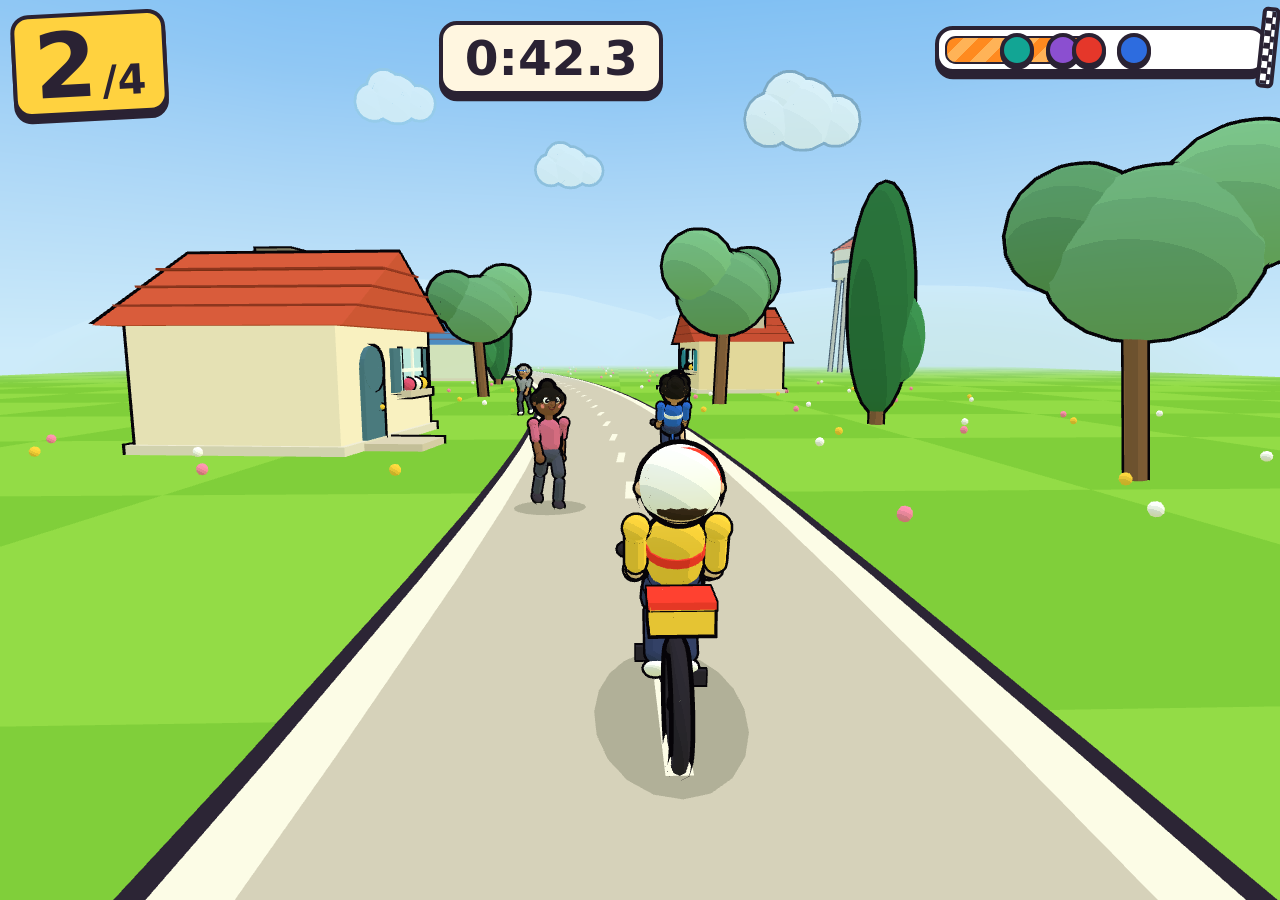
==== preview.html @ 8842a3cb "Add v2 cartoon design guide and preview scene Co-Authored-By: Claude Opus 5.5 <noreply@anthropic.com" ====
<!doctype html>
<html lang="en">
<head>
<meta charset="utf-8">
<meta name="viewport" content="width=device-width, initial-scale=1, viewport-fit=cover">
<title>Kibbutz Bike Race - v2 look preview</title>
<script type="importmap">{"imports":{"three":"./vendor/three.module.min.js"}}</script>
<style>
:root { --cream:#FFF6E0; --ink:#2A2233; --accent:#FF8A1F; --sun:#FFD23F; --oops:#E5372A; --blue:#2D6CDF; --purple:#8B4FD0; --teal:#12A594;
  --pad: max(12px, env(safe-area-inset-top)) max(12px, env(safe-area-inset-right)) max(12px, env(safe-area-inset-bottom)) max(12px, env(safe-area-inset-left));
  font: 900 clamp(14px,3.2vh,22px)/1.2 "Arial Rounded MT Bold", ui-rounded, "SF Pro Rounded", "Trebuchet MS", system-ui, sans-serif; color: var(--ink); }
* { box-sizing:border-box; margin:0; }
html,body { height:100%; overflow:hidden; background:#CDEBFA; }
#game { position:fixed; inset:0; width:100%; height:100%; display:block; }
#hud { position:fixed; inset:0; padding:var(--pad); display:flex; justify-content:space-between; align-items:flex-start; pointer-events:none; }
/* sticker look: thick ink border, hard offset shadow, slight tilt */
.pill { background:var(--cream); border:.55vh solid var(--ink); border-radius:2vh; box-shadow:0 .7vh 0 var(--ink); padding:0 1.6vh; }
#pos { display:flex; align-items:baseline; gap:.3em; background:var(--sun); transform:rotate(-3deg); padding:.4vh 2vh .2vh; }
#pos b { font-size:10vh; line-height:1; letter-spacing:-.02em; }
#pos span { font-size:4.6vh; }
#pos small { font-size:3vh; }
#timer { font-size:5.4vh; font-variant-numeric:tabular-nums; margin-top:1vh; padding:.4vh 2.4vh; }
#bar { position:relative; width:26vw; height:5.2vh; margin-top:1.6vh; padding:0; background:#fff; overflow:visible; }
#bar .fill { position:absolute; left:.6vh; top:.6vh; bottom:.6vh; width:46%; border-radius:1.2vh; background:repeating-linear-gradient(-45deg,var(--accent) 0 1.2vh,#FFB357 0 2.4vh); border:.3vh solid var(--ink); }
#bar i { position:absolute; top:50%; width:3.8vh; height:3.8vh; margin:-1.9vh 0 0 -1.9vh; border-radius:50%; border:.45vh solid var(--ink); box-shadow:0 .3vh 0 var(--ink); }
#bar .flag { position:absolute; right:-1.4vh; top:-2.6vh; width:2vh; height:9vh; border:.45vh solid var(--ink); border-radius:.6vh;
  background:repeating-conic-gradient(var(--ink) 0 25%,#fff 0 50%) 0 0/1.4vh 1.4vh; transform:rotate(6deg); }
#d0 { left:46%; background:var(--oops); box-shadow:inset 0 -1.2vh var(--sun), 0 .3vh 0 var(--ink); z-index:2; width:4.6vh; height:4.6vh; margin:-2.3vh 0 0 -2.3vh; }
#d1 { left:60%; background:var(--blue); } #d2 { left:38%; background:var(--purple); } #d3 { left:24%; background:var(--teal); }
.right { display:flex; flex-direction:column; align-items:flex-end; }
</style>
</head>
<body>
<canvas id="game"></canvas>
<div id="hud">
  <div id="pos" class="pill"><b>2</b><span>/4</span></div>
  <div class="pill" id="timer">0:42.3</div>
  <div class="right"><div class="pill" id="bar"><div class="fill"></div><i id="d3"></i><i id="d2"></i><i id="d1"></i><i id="d0"></i><span class="flag"></span></div></div>
</div>
<script type="module">
import * as THREE from 'three';

/* ---------- look kit: toon material + inverted-hull outline ---------- */
const INK = new THREE.Color(0x2A2233), FOG = new THREE.Color(0xCDEBFA), FOG_NEAR = 45, FOG_FAR = 150;
const grad = new THREE.DataTexture(new Uint8Array([95, 160, 220, 255]), 4, 1, THREE.RedFormat);
grad.minFilter = grad.magFilter = THREE.NearestFilter; grad.needsUpdate = true;
const toonCache = new Map();
const toon = c => { let m = toonCache.get(c); if (!m) toonCache.set(c, m = new THREE.MeshToonMaterial({ color: c, gradientMap: grad })); return m; };

const outlineMat = k => new THREE.ShaderMaterial({
  side: THREE.BackSide,
  uniforms: { uInk: { value: INK }, uFog: { value: FOG }, uK: { value: k } },
  vertexShader: `attribute vec3 onormal; uniform vec2 uK; varying float vF;
    void main(){ vec4 mv = modelViewMatrix * vec4(position,1.0); float d = -mv.z;
      mv.xyz += normalize(normalMatrix * onormal) * (uK.x + uK.y * d);
      vF = smoothstep(${FOG_NEAR.toFixed(1)}, ${FOG_FAR.toFixed(1)}, d); gl_Position = projectionMatrix * mv; }`,
  fragmentShader: `uniform vec3 uInk; uniform vec3 uFog; varying float vF;
    void main(){ gl_FragColor = vec4(mix(uInk, uFog, vF), 1.0); }`
});
const OUT = outlineMat(new THREE.Vector2(0.012, 0.0035)), OUT_THIN = outlineMat(new THREE.Vector2(0.006, 0.002));

// averaged normals per position so box corners do not split the hull open
function smooth(geo) {
  const p = geo.attributes.position, n = geo.attributes.normal, sum = new Map(), key = i => `${p.getX(i).toFixed(3)},${p.getY(i).toFixed(3)},${p.getZ(i).toFixed(3)}`;
  for (let i = 0; i < p.count; i++) { const k = key(i), s = sum.get(k) || [0, 0, 0]; s[0] += n.getX(i); s[1] += n.getY(i); s[2] += n.getZ(i); sum.set(k, s); }
  const o = new Float32Array(p.count * 3);
  for (let i = 0; i < p.count; i++) o.set(sum.get(key(i)), i * 3);
  geo.setAttribute('onormal', new THREE.BufferAttribute(o, 3));
  return geo;
}
// one visible solid: toon mesh + back-face outline child
function solid(geo, color, { x = 0, y = 0, z = 0, sx = 1, sy = 1, sz = 1, thin = false, outline = true } = {}) {
  if (!geo.attributes.onormal) smooth(geo);
  const m = new THREE.Mesh(geo, toon(color));
  m.position.set(x, y, z); m.scale.set(sx, sy, sz);
  if (outline) m.add(new THREE.Mesh(geo, thin ? OUT_THIN : OUT));
  return m;
}
const G = {
  sphere: (r, w = 20, h = 14) => new THREE.SphereGeometry(r, w, h),
  caps: (r, len) => new THREE.CapsuleGeometry(r, len, 5, 12),
  box: (w, h, d) => new THREE.BoxGeometry(w, h, d),
  cyl: (r, h, s = 14) => new THREE.CylinderGeometry(r, r, h, s),
};
const add = (parent, ...kids) => { kids.forEach(k => parent.add(k)); return parent; };
const grp = (x = 0, y = 0, z = 0) => { const g = new THREE.Group(); g.position.set(x, y, z); return g; };
const Y = new THREE.Vector3(0, 1, 0);
function tube(a, b, r, color) {
  const d = new THREE.Vector3().subVectors(b, a), m = solid(G.cyl(r, d.length(), 8), color, { thin: true });
  m.position.copy(a).addScaledVector(d, 0.5); m.quaternion.setFromUnitVectors(Y, d.normalize());
  return m;
}

/* ---------- people ---------- */
const HIP = 0.86, L1 = 0.4, L2 = 0.4; // hip height, thigh, shin
function person({ skin, shirt, pants, shoe = 0xFFFFFF, hair = 0x3A2A1A, style = 'short', shorts = false, stripe = 0, helmet = 0, cheek = 0xF08A7E }) {
  const root = grp(), hip = grp(0, HIP, 0), upper = grp(), head = grp(0, 0.79, 0);
  add(root, hip); add(hip, upper);
  // pelvis, torso, neck
  add(hip, solid(G.sphere(0.17), pants, { sy: 0.75, sz: 0.85 }));
  add(upper, solid(G.caps(0.17, 0.2), shirt, { y: 0.27, sz: 0.74 }));
  if (stripe) add(upper, solid(G.cyl(0.176, 0.07, 18), stripe, { y: 0.3, sz: 0.76, outline: false }));
  add(upper, solid(G.cyl(0.06, 0.12, 10), skin, { y: 0.58, thin: true }));
  add(upper, head);
  // head: skull, ears, nose, eyes, smile, cheeks
  add(head, solid(G.sphere(0.2, 24, 18), skin, { sy: 1.04 }));
  for (const s of [-1, 1]) {
    add(head, solid(G.sphere(0.045), skin, { x: s * 0.2, y: -0.01, thin: true }));
    add(head, solid(G.sphere(0.052, 14, 10), 0xFFFFFF, { x: s * 0.075, y: 0.035, z: 0.17, sz: 0.5, thin: true }));
    add(head, solid(G.sphere(0.03, 12, 8), 0x1B1622, { x: s * 0.075, y: 0.03, z: 0.2, sz: 0.5, outline: false }));
    add(head, solid(G.sphere(0.012, 6, 5), 0xFFFFFF, { x: s * 0.075 + 0.01, y: 0.04, z: 0.216, outline: false }));
    add(head, solid(G.sphere(0.034, 10, 8), cheek, { x: s * 0.125, y: -0.05, z: 0.15, sz: 0.4, outline: false }));
    const brow = solid(G.caps(0.009, 0.05), 0x2B1D12, { x: s * 0.078, y: 0.098, z: 0.178, outline: false }); brow.rotation.set(0, 0.25 * s, Math.PI / 2 + 0.12 * s);
    add(head, brow);
  }
  add(head, solid(G.sphere(0.034, 10, 8), skin, { y: -0.015, z: 0.2, thin: true }));
  const mouth = solid(new THREE.TorusGeometry(0.045, 0.009, 6, 14, Math.PI), 0x6B2A2A, { y: -0.055, z: 0.19, outline: false });
  mouth.rotation.z = Math.PI; mouth.rotation.x = -0.15; add(head, mouth);
  // hair / helmet
  if (helmet) {
    const h = solid(new THREE.SphereGeometry(0.225, 22, 14, 0, Math.PI * 2, 0, 2.0), helmet, { y: 0.005 }); h.rotation.x = -0.2; add(head, h);
    const st = solid(new THREE.SphereGeometry(0.23, 18, 10, -0.25, 0.5, 0, 2.0), 0xFF3D2E, { y: 0.005, outline: false }); st.rotation.x = -0.2; add(head, st);
    add(head, solid(G.sphere(0.2, 16, 8), hair, { y: -0.08, z: -0.03, sy: 0.4, sx: 0.9, thin: true }));
  } else {
    const cap = solid(new THREE.SphereGeometry(0.212, 22, 14, 0, Math.PI * 2, 0, style === 'bald' ? 0.5 : 1.85), hair); cap.rotation.x = -0.35; cap.position.y = 0.01; add(head, cap);
    add(head, solid(G.sphere(0.07, 10, 8), hair, { x: 0.19, y: 0.04, z: -0.02, sy: 1.3, thin: true }), solid(G.sphere(0.07, 10, 8), hair, { x: -0.19, y: 0.04, z: -0.02, sy: 1.3, thin: true }));
    if (style === 'pony') add(head, solid(G.caps(0.065, 0.2), hair, { y: -0.08, z: -0.26 }), solid(G.sphere(0.05, 8, 6), 0xE8537A, { y: 0.06, z: -0.22, thin: true }));
    if (style === 'bun') add(head, solid(G.sphere(0.09), hair, { y: 0.22, z: -0.05 }));
    if (style === 'long') add(head, solid(G.caps(0.17, 0.2), hair, { y: -0.14, z: -0.1, sz: 0.7 }));
    if (style === 'curly') for (const [x, y, z] of [[0, 0.2, 0], [0.13, 0.16, 0.02], [-0.13, 0.16, 0.02], [0, 0.15, -0.14]]) add(head, solid(G.sphere(0.1), hair, { x, y, z }));
    if (style === 'cap') { const br = solid(G.cyl(0.19, 0.025, 20), 0x2D6CDF, { y: 0.07, z: 0.17, sz: 0.65 }); br.rotation.x = 0.1; add(head, br); }
  }
  // arms: shoulder -> elbow -> hand
  const arm = s => {
    const sh = grp(s * 0.235, 0.47, 0), el = grp(0, -0.3, 0);
    add(sh, solid(G.sphere(0.075), shirt, { thin: true }), solid(G.caps(0.062, 0.18), shirt, { y: -0.15, thin: true }), el);
    add(el, solid(G.caps(0.05, 0.17), skin, { y: -0.14, thin: true }), solid(G.sphere(0.065), skin, { y: -0.31, thin: true }));
    add(upper, sh); return { sh, el };
  };
  // legs: hip -> knee -> shoe
  const leg = s => {
    const hp = grp(s * 0.1, 0, 0), kn = grp(0, -L1, 0);
    add(hp, solid(G.caps(0.085, 0.22), pants, { y: -0.2, thin: true }), kn);
    add(kn, solid(G.caps(0.065, 0.26), shorts ? skin : pants, { y: -0.2, thin: true }), solid(G.sphere(0.08, 14, 10), shoe, { y: -0.42, z: 0.06, sx: 0.95, sy: 0.6, sz: 1.5, thin: true }));
    add(hip, hp); return { hp, kn };
  };
  const o = { root, hip, upper, head, A: [arm(-1), arm(1)], L: [leg(-1), leg(1)] };
  return o;
}

// two-bone IK in the (z,y) plane of the parent; elbow/knee bend direction `bend` (+1 forward/up)
function ik(limb, from, to, l1, l2, bend, parentRot = 0) {
  const dz = to.z - from.z, dy = to.y - from.y;
  const d = Math.min(Math.hypot(dz, dy), l1 + l2 - 0.002), phi = Math.atan2(dz, -dy);
  const a = Math.acos(Math.max(-1, Math.min(1, (l1 * l1 + d * d - l2 * l2) / (2 * l1 * d))));
  const t1 = phi + bend * a, kz = from.z + l1 * Math.sin(t1), ky = from.y - l1 * Math.cos(t1);
  const t2 = Math.atan2(to.z - kz, -(to.y - ky));
  limb[0].rotation.x = -t1 + parentRot; limb[1].rotation.x = -(t2 - t1);
}

/* ---------- bike (front = +z) ---------- */
function bike(color, basket) {
  const b = grp(), W = 0.37, V = (x, y, z) => new THREE.Vector3(x, y, z);
  const wheel = z => {
    const w = grp(0, W, z);
    add(w, solid(new THREE.TorusGeometry(W - 0.03, 0.045, 8, 32), 0x2C2833), solid(new THREE.TorusGeometry(W - 0.07, 0.014, 5, 32), 0xDAD6CC, { outline: false }), solid(G.sphere(0.05, 10, 8), 0xDAD6CC, { thin: true }));
    for (let i = 0; i < 3; i++) { const s = solid(G.cyl(0.008, (W - 0.07) * 2, 4), 0xDAD6CC, { outline: false }); s.rotation.z = i * Math.PI / 3; w.add(s); }
    w.rotation.y = Math.PI / 2; // torus lies in xy; turn it to the zy plane
    const wrap = grp(0, 0, z); wrap.position.y = W; add(wrap, w); w.position.set(0, 0, 0);
    return wrap;
  };
  const rw = wheel(-0.58), fw = wheel(0.58); b.userData.wheels = [rw, fw];
  const bb = V(0, 0.36, 0), seat = V(0, 0.98, -0.24), ht = V(0, 0.92, 0.42), htb = V(0, 0.76, 0.47), rh = V(0, W, -0.58), fh = V(0, W, 0.58);
  add(b, rw, fw, tube(bb, seat, 0.028, color), tube(seat.clone().setY(0.88), ht, 0.026, color), tube(bb, htb, 0.032, color), tube(bb, rh, 0.02, color), tube(seat, rh, 0.018, color),
    tube(htb, fh, 0.024, 0x5A5560), tube(htb, V(0, 1.02, 0.4), 0.026, 0x5A5560), tube(V(-0.3, 1.04, 0.38), V(0.3, 1.04, 0.38), 0.022, 0x2C2833),
    solid(G.sphere(0.04, 8, 6), 0x2C2833, { x: 0.3, y: 1.04, z: 0.38, sz: 1.6, thin: true }), solid(G.sphere(0.04, 8, 6), 0x2C2833, { x: -0.3, y: 1.04, z: 0.38, sz: 1.6, thin: true }),
    solid(G.caps(0.05, 0.16), 0x2C2833, { y: 1.0, z: -0.24, sx: 0.9, sy: 0.6, sz: 1.2, thin: true }).rotateX(Math.PI / 2));
  const crank = grp(0, 0.36, 0); add(b, crank, solid(G.cyl(0.07, 0.04, 14), 0xDAD6CC, { x: 0.05, y: 0.36, thin: true }).rotateZ(Math.PI / 2));
  for (const s of [-1, 1]) {
    const arm = tube(V(s * 0.1, 0, 0), V(s * 0.1, s * 0.15, 0), 0.015, 0xDAD6CC), ped = solid(G.box(0.12, 0.025, 0.1), 0x2C2833, { x: s * 0.16, y: s * 0.15, thin: true });
    add(crank, arm, ped);
  }
  b.userData.crank = crank;
  if (basket) { // player: yellow rear basket
    add(b, tube(V(0, 0.86, -0.3), V(0, 0.92, -0.72), 0.014, 0x5A5560), solid(G.box(0.34, 0.14, 0.26), 0xFFD23F, { y: 0.98, z: -0.76 }), solid(G.box(0.36, 0.04, 0.28), 0xFF3D2E, { y: 1.07, z: -0.76, thin: true }));
  }
  return b;
}

// puts a person on a bike and animates pedalling. phase in radians
function rider(p, bk, phase, lean = 0.55) {
  const hipP = new THREE.Vector3(0, 1.0, -0.26);
  p.root.position.set(0, 0, 0); p.hip.position.copy(hipP);
  p.upper.rotation.x = -lean; p.head.rotation.x = lean * 0.75;
  bk.userData.crank.rotation.x = phase;
  [0, 1].forEach(i => {
    const s = i ? 1 : -1, a = phase + (i ? Math.PI : 0); // pedal height/forward
    const dir = i ? 1 : -1, foot = { z: Math.sin(a) * 0.15 * dir, y: 0.36 + Math.cos(a) * 0.15 * dir + 0.095 };
    ik([p.L[i].hp, p.L[i].kn], { z: hipP.z, y: hipP.y }, foot, L1, L2, 1);
    p.L[i].hp.position.x = s * 0.1;
  });
  const shoulder = { z: hipP.z + 0.47 * Math.sin(lean), y: hipP.y + 0.47 * Math.cos(lean) }, grip = { z: 0.38, y: 1.04 };
  [0, 1].forEach(i => ik([p.A[i].sh, p.A[i].el], shoulder, grip, 0.3, 0.3, -1, lean));
  return p;
}
function walk(p, t, speed = 1) {
  const s = Math.sin(t * speed);
  p.L[0].hp.rotation.x = -s * 0.55; p.L[1].hp.rotation.x = s * 0.55;
  p.L[0].kn.rotation.x = Math.max(0, s) * 0.8 + 0.05; p.L[1].kn.rotation.x = Math.max(0, -s) * 0.8 + 0.05;
  p.A[0].sh.rotation.x = s * 0.5; p.A[1].sh.rotation.x = -s * 0.5; p.A[0].el.rotation.x = -0.3; p.A[1].el.rotation.x = -0.3;
  p.hip.position.y = HIP + Math.abs(Math.cos(t * speed)) * 0.03;
}
const blob = (w, l) => { const m = new THREE.Mesh(new THREE.CircleGeometry(1, 20), new THREE.MeshBasicMaterial({ color: 0x1B2A10, transparent: true, opacity: 0.2, depthWrite: false, polygonOffset: true, polygonOffsetFactor: -2, polygonOffsetUnits: -2 })); m.rotation.x = -Math.PI / 2; m.scale.set(w, l, 1); m.position.y = 0.04; return m; };

/* ---------- scenery ---------- */
function house(wall, roof, trim = 0x4C7A8C) {
  const h = grp();
  add(h, solid(G.box(6, 3, 5), wall, { y: 1.5 }), solid(G.box(6.3, 0.25, 5.3), 0xE9E1CF, { y: 0.1 }));
  const sh = new THREE.Shape(); sh.moveTo(-3.5, 0); sh.lineTo(3.5, 0); sh.lineTo(0, 2); sh.closePath();
  const rg = new THREE.ExtrudeGeometry(sh, { depth: 5.8, bevelEnabled: false }); rg.translate(0, 3, -2.9);
  const r = solid(rg, roof); r.rotation.y = 0; add(h, r);
  // tile lines
  for (let i = 1; i < 4; i++) add(h, solid(G.box(7.1 - i * 1.55, 0.05, 5.9), 0x9D3A26, { y: 3 + i * 0.5 - 0.02, outline: false }));
  add(h, solid(G.box(0.8, 1.6, 0.8), 0xD9CDB5, { x: 1.7, y: 4.4, z: -1.2 }), solid(G.box(1, 0.2, 1), 0x8E8576, { x: 1.7, y: 5.2, z: -1.2 }));
  // door with arch, windows with shutters
  add(h, solid(G.box(1.1, 2, 0.15), trim, { x: -1.3, y: 1, z: 2.55 }), solid(G.cyl(0.55, 0.15, 14), trim, { x: -1.3, y: 2, z: 2.55 }).rotateX(Math.PI / 2), solid(G.sphere(0.07, 8, 6), 0xFFD23F, { x: -0.95, y: 1, z: 2.66, thin: true }));
  for (const x of [1.3]) add(h, solid(G.box(1.5, 1.2, 0.15), 0xBFE7F4, { x, y: 1.9, z: 2.55 }), solid(G.box(0.1, 1.2, 0.2), 0xFFFFFF, { x, y: 1.9, z: 2.58, outline: false }), solid(G.box(1.5, 0.1, 0.2), 0xFFFFFF, { x, y: 1.9, z: 2.58, outline: false }),
    solid(G.box(0.5, 1.2, 0.12), trim, { x: x - 1.0, y: 1.9, z: 2.55 }), solid(G.box(0.5, 1.2, 0.12), trim, { x: x + 1.0, y: 1.9, z: 2.55 }), solid(G.box(1.7, 0.18, 0.4), 0xD9CDB5, { x, y: 1.25, z: 2.7 }));
  add(h, solid(G.sphere(0.18, 10, 8), 0xE8537A, { x: 0.8, y: 1.5, z: 2.7, thin: true }), solid(G.sphere(0.18, 10, 8), 0xFFFFFF, { x: 1.3, y: 1.5, z: 2.7, thin: true }), solid(G.sphere(0.18, 10, 8), 0xFFD23F, { x: 1.8, y: 1.5, z: 2.7, thin: true }));
  add(h, solid(G.box(1.6, 0.18, 1.6), 0xD9CDB5, { x: -1.3, y: 0.09, z: 3.3 }));
  return h;
}
function eucalyptus(s = 1) {
  const t = grp(); t.scale.setScalar(s);
  const trunk = solid(G.cyl(0.22, 3.4, 8), 0x8A6240, { y: 1.7 }); trunk.rotation.z = 0.08;
  add(t, trunk, solid(G.sphere(1.9, 16, 12), 0x6FB07F, { y: 4.6, sy: 0.9 }), solid(G.sphere(1.4, 14, 10), 0x7CC08C, { x: 1.4, y: 5.6, z: 0.3 }), solid(G.sphere(1.3, 14, 10), 0x5FA070, { x: -1.3, y: 5.2, z: -0.4 }));
  return t;
}
function cypress(s = 1) {
  const t = grp(); t.scale.setScalar(s);
  add(t, solid(G.cyl(0.18, 0.8, 8), 0x8A6240, { y: 0.4 }), solid(G.sphere(1, 16, 14), 0x2F7A45, { y: 3.4, sx: 0.85, sy: 3.1, sz: 0.85 }), solid(G.sphere(0.7, 12, 10), 0x3E9457, { x: 0.15, y: 2.4, z: 0.5, sy: 1.8, outline: false }));
  return t;
}
function tower() {
  const t = grp();
  for (const x of [-1, 1]) for (const z of [-1, 1]) { const l = tube(new THREE.Vector3(x * 2, 0, z * 2), new THREE.Vector3(x * 1.4, 11, z * 1.4), 0.2, 0xBDB8AE); add(t, l); }
  add(t, solid(G.cyl(2.4, 3.2, 18), 0xF0EADB, { y: 12.6 }), solid(new THREE.ConeGeometry(2.6, 1.6, 18), 0xD04A32, { y: 15 }), solid(G.cyl(2.45, 0.35, 18), 0x2E6F8E, { y: 12.8, outline: false }));
  return t;
}
function cloud(s) {
  const c = grp(); c.scale.setScalar(s);
  for (const [x, y, r] of [[0, 0, 4], [4.2, -0.6, 3], [-4, -0.7, 2.8], [2, 1.8, 3]]) add(c, solid(G.sphere(r, 14, 10), 0xFFFFFF, { x, y, sz: 0.6 }));
  return c;
}

/* ---------- scene ---------- */
const canvas = document.getElementById('game');
const renderer = new THREE.WebGLRenderer({ canvas, antialias: true });
renderer.setPixelRatio(Math.min(devicePixelRatio, 2));
const scene = new THREE.Scene(); scene.fog = new THREE.Fog(FOG, FOG_NEAR, FOG_FAR);
const cam = new THREE.PerspectiveCamera(62, 16 / 9, 0.3, 220);
const sun = new THREE.DirectionalLight(0xFFF1D6, 2.2); sun.position.set(-30, 50, 20);
scene.add(sun, new THREE.HemisphereLight(0xCFEFFF, 0xBFD98A, 1.9));

// sky dome, hills, clouds
const sg = new THREE.SphereGeometry(200, 16, 10), sc = [];
for (let i = 0; i < sg.attributes.position.count; i++) { const c = new THREE.Color(0xCDEBFA).lerp(new THREE.Color(0x3FA9F0), Math.pow(Math.max(0, Math.min(1, sg.attributes.position.getY(i) / 120)), 0.8)); sc.push(c.r, c.g, c.b); }
sg.setAttribute('color', new THREE.Float32BufferAttribute(sc, 3));
const sky = new THREE.Mesh(sg, new THREE.MeshBasicMaterial({ vertexColors: true, side: THREE.BackSide, fog: false, depthWrite: false })); sky.renderOrder = -1; scene.add(sky);
scene.add(solid(G.sphere(1, 24, 12), 0xA7C98B, { x: -60, y: -6, z: 150, sx: 70, sy: 22, sz: 30, outline: false }), solid(G.sphere(1, 24, 12), 0x9CC283, { x: 50, y: -8, z: 160, sx: 80, sy: 26, sz: 30, outline: false }));
const cl = cloud(1.3); cl.position.set(-30, 40, 120); const cl2 = cloud(1); cl2.position.set(40, 48, 140); const cl3 = cloud(0.8); cl3.position.set(8, 34, 130); scene.add(cl, cl2, cl3);

// ground: instanced 8 m squares in two greens
const cellG = new THREE.PlaneGeometry(8, 8).rotateX(-Math.PI / 2), nx = 16, nz = 28;
const ground = new THREE.InstancedMesh(cellG, new THREE.MeshToonMaterial({ gradientMap: grad }), nx * nz), mm = new THREE.Matrix4();
for (let i = 0; i < nx; i++) for (let j = 0; j < nz; j++) { const k = i * nz + j; ground.setMatrixAt(k, mm.makeTranslation(-64 + i * 8 + 4, 0, -24 + j * 8 + 4)); ground.setColorAt(k, new THREE.Color((i + j) & 1 ? 0x8ED043 : 0x7CC338)); }
scene.add(ground);

// path: curved ribbon with cream kerb and ink edge
const bendX = z => 0.0016 * z * z;
function ribbon(half, y, color) {
  const v = [], idx = [], N = 60;
  for (let i = 0; i <= N; i++) { const z = -25 + i * 3.5, x = bendX(z); v.push(x - half, y, z, x + half, y, z); if (i < N) idx.push(i * 2, i * 2 + 2, i * 2 + 1, i * 2 + 1, i * 2 + 2, i * 2 + 3); }
  const g = new THREE.BufferGeometry(); g.setAttribute('position', new THREE.Float32BufferAttribute(v, 3)); g.setIndex(idx); g.computeVertexNormals();
  return new THREE.Mesh(g, toon(color));
}
scene.add(ribbon(2.55, 0.02, 0x2A2233), ribbon(2.4, 0.03, 0xF4EEDF), ribbon(2.0, 0.045, 0xCFC6B4));
// dashed centre line
for (let z = -20; z < 150; z += 4) { const m = new THREE.Mesh(new THREE.PlaneGeometry(0.16, 1.6).rotateX(-Math.PI / 2), toon(0xF4EEDF)); m.position.set(bendX(z), 0.055, z); m.rotation.y = -Math.atan(0.0032 * z); scene.add(m); }
// flowers and tufts
const fl = new THREE.InstancedMesh(new THREE.SphereGeometry(0.12, 6, 5), new THREE.MeshToonMaterial({ gradientMap: grad }), 160);
for (let i = 0; i < 160; i++) { const z = -8 + (i * 29.3) % 120, side = i & 1 ? 1 : -1, x = bendX(z) + side * (3.4 + (i * 7.7) % 18); fl.setMatrixAt(i, mm.makeTranslation(x, 0.12, z)); fl.setColorAt(i, new THREE.Color([0xFFFFFF, 0xFFD23F, 0xFF8FB1][i % 3])); }
scene.add(fl);

// props
const H1 = house(0xFFF1D6, 0xD2573A); H1.position.set(bendX(16) + 8.5, 0, 16); H1.rotation.y = -Math.PI / 2 - 0.1; scene.add(H1);
const H2 = house(0xFBE7B8, 0xC24A32, 0x2E8FA3); H2.position.set(bendX(42) - 9.5, 0, 42); H2.rotation.y = Math.PI / 2 + 0.1; scene.add(H2);
const H3 = house(0xE9F1D8, 0x3F7DB8, 0xD2573A); H3.position.set(bendX(30) + 12, 0, 62); H3.rotation.y = -Math.PI / 2; scene.add(H3);
for (const [x, z, k, s] of [[-9.5, 9, 'e', 0.9], [-9, 20, 'c', 1.2], [-6, 30, 'e', 1.1], [7, -2, 'c', 1], [5.5, 36, 'e', 1], [-14, 2, 'e', 1.2], [11, 7, 'c', 0.9], [4.8, 52, 'c', 1.1]]) { const t = k === 'e' ? eucalyptus(s) : cypress(s); t.position.set(bendX(z) + x, 0, z); t.rotation.y = x * 3; scene.add(t); }
const T = tower(); T.position.set(-28, 0, 85); scene.add(T);

// characters
const player = person({ skin: 0xF1C9A0, shirt: 0xFFD23F, pants: 0x34406B, shoe: 0xFFFFFF, hair: 0x3A2A1A, helmet: 0xFFFFFF, stripe: 0xFF3D2E });
const pBike = bike(0xFF3D2E, true), P = grp(0, 0, 0); add(P, pBike, player.root); rider(player, pBike, 0.9); scene.add(P);
const ai = person({ skin: 0xC68E5E, shirt: 0x2D6CDF, pants: 0x34406B, hair: 0x1E1A16, style: 'curly', stripe: 0xFFFFFF, helmet: 0 });
const aBike = bike(0x2D6CDF, false), A = grp(-0.7, 0, 9.5); add(A, aBike, ai.root); rider(ai, aBike, 2.4, 0.5); A.rotation.y = 0.04; scene.add(A);
const w1 = person({ skin: 0x8D5A3B, shirt: 0xD96C8E, pants: 0x4A4F63, hair: 0x1E1A16, style: 'bun', shoe: 0x3A3340 });
const W1 = grp(bendX(6) + 1.3, 0, 6.6); add(W1, w1.root); W1.rotation.y = Math.PI + 0.35; scene.add(W1);
const w2 = person({ skin: 0xF1C9A0, shirt: 0x5AA0D8, pants: 0x6B5B45, hair: 0x8A5A2B, style: 'pony', shorts: true, shoe: 0x3A3340 });
const W2 = grp(bendX(14) - 1.5, 0, 14); add(W2, w2.root); W2.rotation.y = 0.15; scene.add(W2);
const w3 = person({ skin: 0xC68E5E, shirt: 0x9AA0A6, pants: 0x4A4F63, hair: 0xB8B2A8, style: 'cap', shoe: 0xFFFFFF });
const W3 = grp(bendX(24) + 2.9, 0, 24); add(W3, w3.root); W3.rotation.y = Math.PI - 0.3; scene.add(W3);
walk(w1, 0.8); walk(w2, 2.2); walk(w3, 4.1);
for (const [o, w, l] of [[P, 0.5, 1.0], [A, 0.5, 0.95], [W1, 0.55, 0.55], [W2, 0.55, 0.55], [W3, 0.55, 0.55]]) { const b = blob(w, l); o.add(b); }

// camera
const close = new URLSearchParams(location.search).has('close');
function setCam() {
  if (!close) { cam.position.set(0.35, 2.4, -4.7); cam.lookAt(0.0, 1.0, 6); return; }
  document.getElementById('hud').hidden = true; // people close-up: line them up facing the camera
  P.rotation.y = Math.PI - 0.55; P.position.set(0.9, 0, 0.6); A.rotation.y = Math.PI + 0.5; A.position.set(-1.0, 0, 1.2);
  W1.position.set(2.6, 0, -0.9); W1.rotation.y = Math.PI + 0.2; W2.position.set(-2.4, 0, -0.9); W2.rotation.y = Math.PI - 0.25; W3.position.set(0.3, 0, -1.2); W3.rotation.y = Math.PI;
  cam.position.set(0.2, 1.3, -4.2); cam.lookAt(0.2, 0.95, 0); cam.fov = 40; cam.updateProjectionMatrix();
}
function resize() { const w = innerWidth, h = innerHeight; renderer.setSize(w, h, false); cam.aspect = w / h; cam.updateProjectionMatrix(); }
addEventListener('resize', resize); resize(); setCam();
const t0 = performance.now();
function frame() {
  const t = (performance.now() - t0) / 1000;
  rider(player, pBike, 0.9 + t * 4); rider(ai, aBike, 2.4 + t * 4, 0.5);
  pBike.userData.wheels.forEach(w => w.children[0].rotation.x = t * 8);
  walk(w1, 0.8 + t * 5); walk(w2, 2.2 + t * 5); walk(w3, 4.1 + t * 5);
  sky.position.copy(cam.position);
  renderer.render(scene, cam);
  requestAnimationFrame(frame);
}
frame();
</script>
</body>
</html>
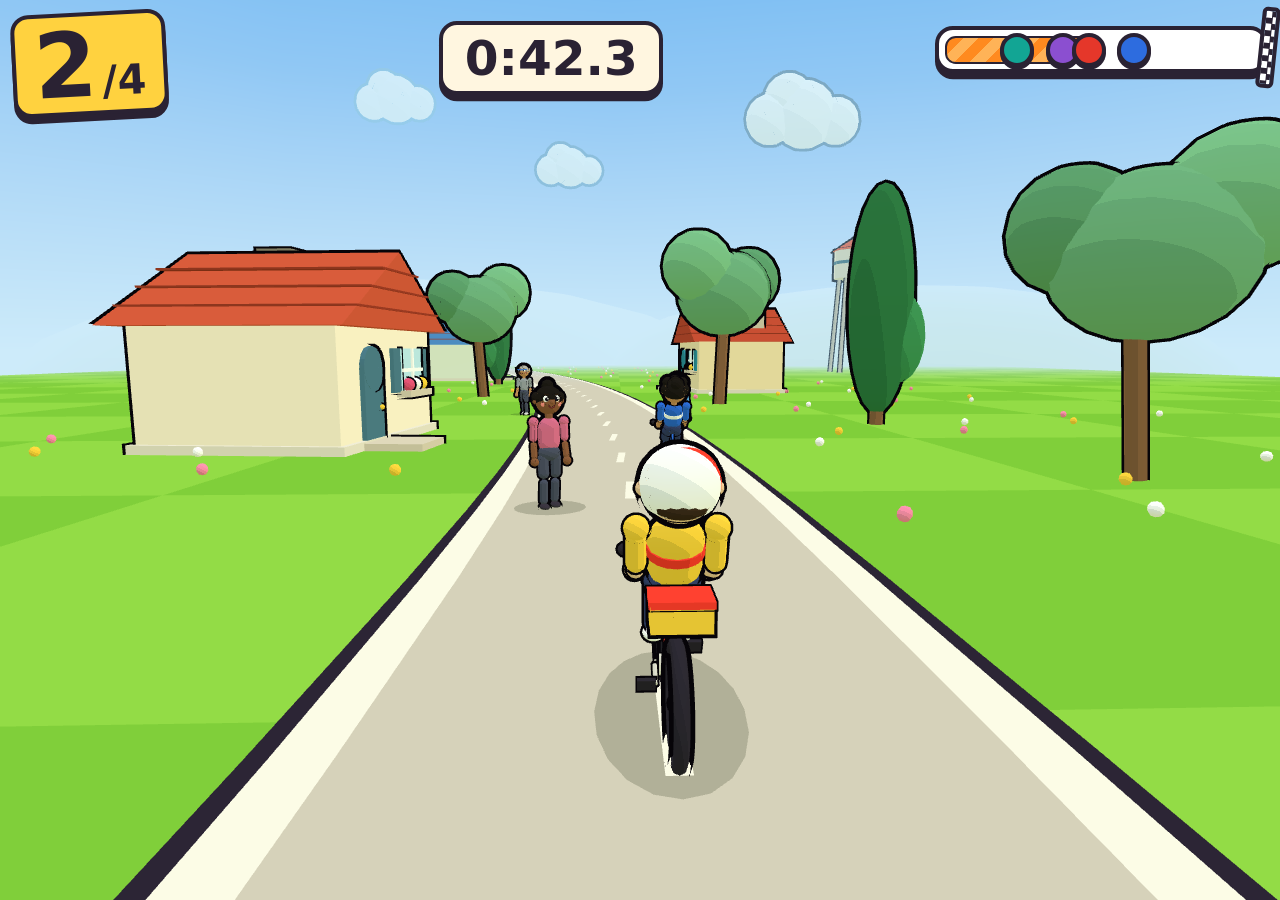
==== commit df9e5c49: "Preview: noindex, drop close-up toggle Co-Authored-By: Claude Opus 5.5 <noreply@anthropic.com> Claud" ====
--- a/preview.html
+++ b/preview.html
@@ -2,6 +2,7 @@
 <html lang="en">
 <head>
 <meta charset="utf-8">
+<meta name="robots" content="noindex">
 <meta name="viewport" content="width=device-width, initial-scale=1, viewport-fit=cover">
 <title>Kibbutz Bike Race - v2 look preview</title>
 <script type="importmap">{"imports":{"three":"./vendor/three.module.min.js"}}</script>
@@ -314,14 +315,7 @@
 for (const [o, w, l] of [[P, 0.5, 1.0], [A, 0.5, 0.95], [W1, 0.55, 0.55], [W2, 0.55, 0.55], [W3, 0.55, 0.55]]) { const b = blob(w, l); o.add(b); }
 
 // camera
-const close = new URLSearchParams(location.search).has('close');
-function setCam() {
-  if (!close) { cam.position.set(0.35, 2.4, -4.7); cam.lookAt(0.0, 1.0, 6); return; }
-  document.getElementById('hud').hidden = true; // people close-up: line them up facing the camera
-  P.rotation.y = Math.PI - 0.55; P.position.set(0.9, 0, 0.6); A.rotation.y = Math.PI + 0.5; A.position.set(-1.0, 0, 1.2);
-  W1.position.set(2.6, 0, -0.9); W1.rotation.y = Math.PI + 0.2; W2.position.set(-2.4, 0, -0.9); W2.rotation.y = Math.PI - 0.25; W3.position.set(0.3, 0, -1.2); W3.rotation.y = Math.PI;
-  cam.position.set(0.2, 1.3, -4.2); cam.lookAt(0.2, 0.95, 0); cam.fov = 40; cam.updateProjectionMatrix();
-}
+function setCam() { cam.position.set(0.35, 2.4, -4.7); cam.lookAt(0.0, 1.0, 6); }
 function resize() { const w = innerWidth, h = innerHeight; renderer.setSize(w, h, false); cam.aspect = w / h; cam.updateProjectionMatrix(); }
 addEventListener('resize', resize); resize(); setCam();
 const t0 = performance.now();
